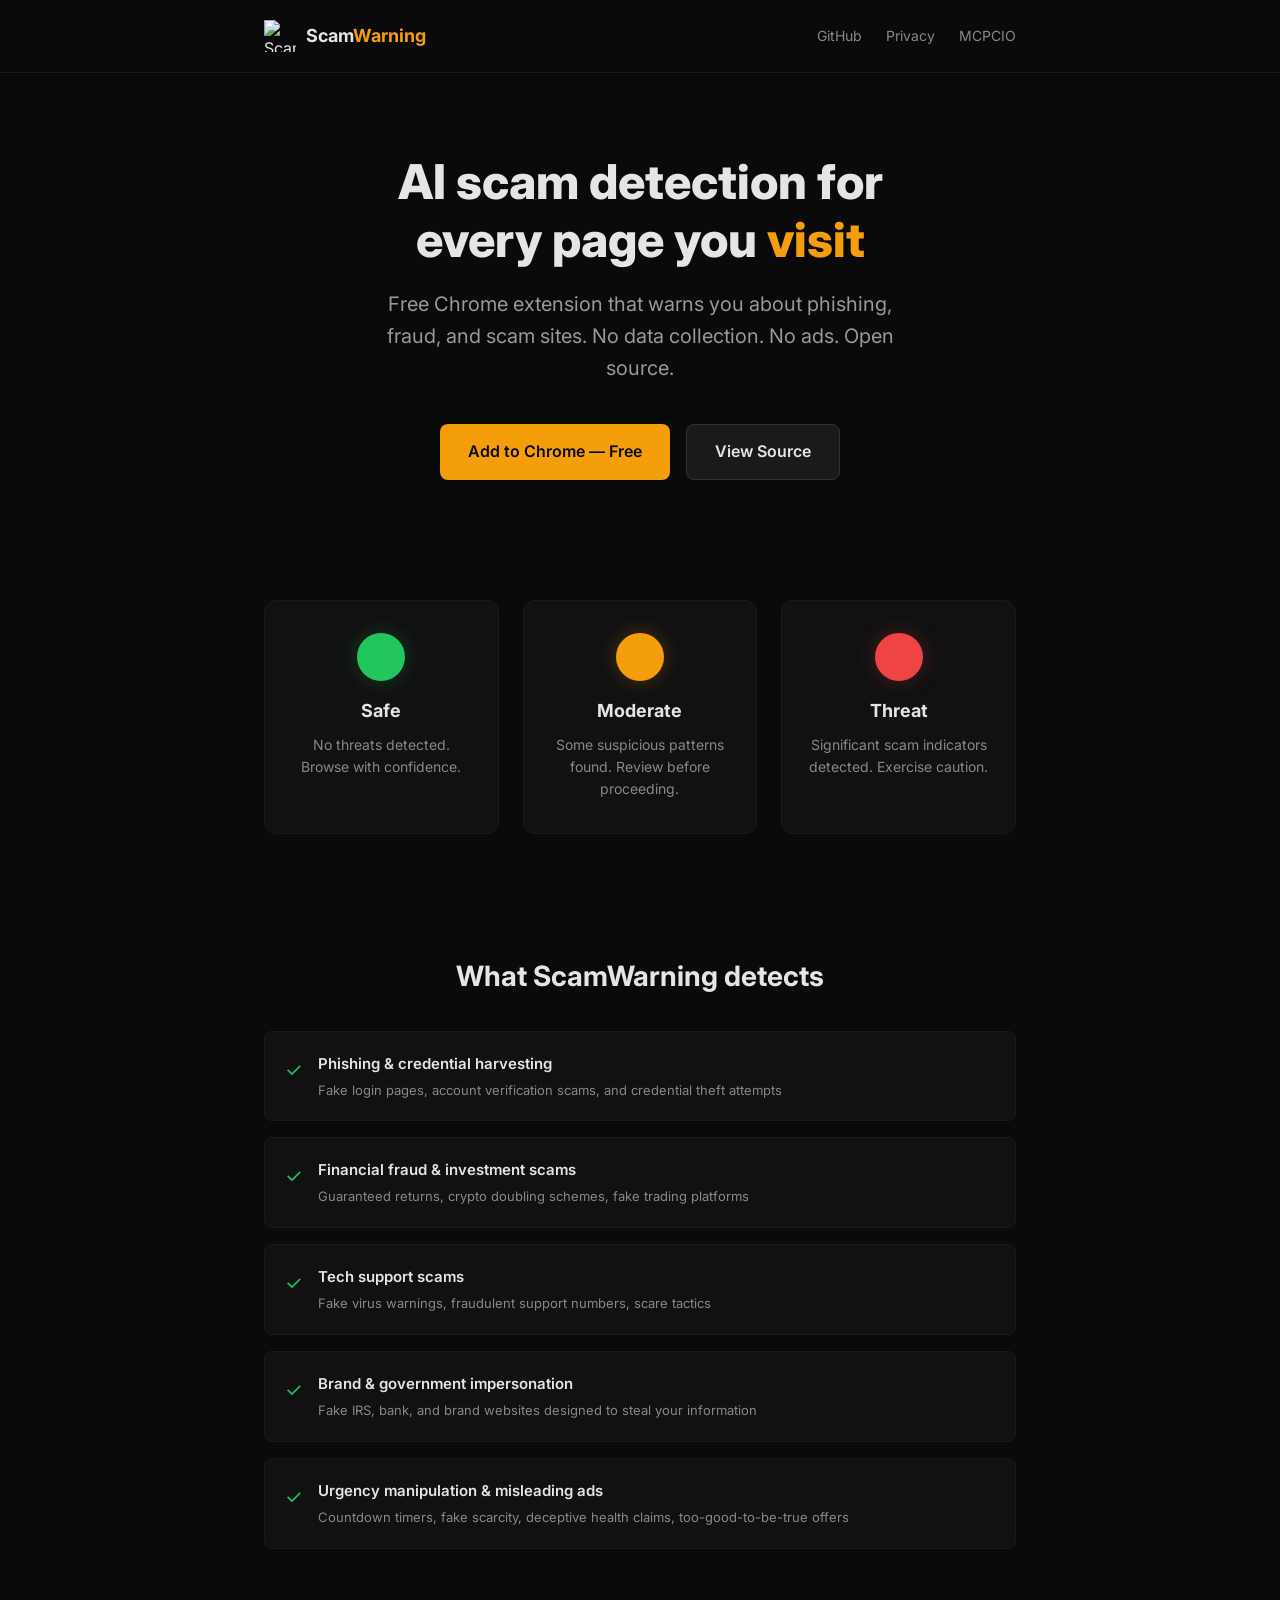
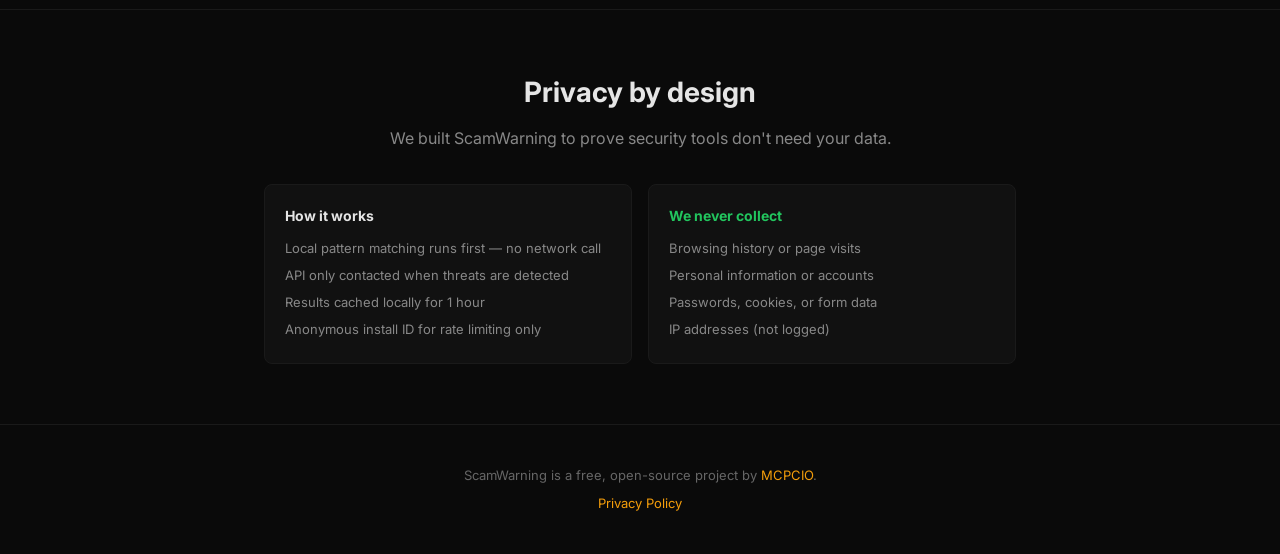
==== index.html @ 1fadcbfd "Add landing page" ====
<!DOCTYPE html>
<html lang="en">
<head>
    <meta charset="UTF-8">
    <meta name="viewport" content="width=device-width, initial-scale=1.0">
    <title>ScamWarning — AI-Powered Scam Detection</title>
    <meta name="description" content="Free Chrome extension that detects scams, phishing, and fraud on every page you visit. AI-powered. Private. Open source.">
    <meta property="og:title" content="ScamWarning by MCPCIO">
    <meta property="og:description" content="AI-powered scam detection for every page you visit. Free. Private. Open source.">
    <meta property="og:type" content="website">
    <meta property="og:url" content="https://scamwarning.ai">
    <link rel="preconnect" href="https://fonts.googleapis.com">
    <link rel="preconnect" href="https://fonts.gstatic.com" crossorigin>
    <link href="https://fonts.googleapis.com/css2?family=Inter:wght@400;500;600;700;800&display=swap" rel="stylesheet">
    <style>
        * { margin: 0; padding: 0; box-sizing: border-box; }
        body {
            font-family: 'Inter', -apple-system, BlinkMacSystemFont, sans-serif;
            background: #0a0a0a;
            color: #e5e5e5;
            line-height: 1.6;
            min-height: 100vh;
        }
        .container { max-width: 800px; margin: 0 auto; padding: 0 24px; }

        /* Header */
        header {
            padding: 20px 0;
            border-bottom: 1px solid #1a1a1a;
        }
        .header-inner {
            display: flex; align-items: center; justify-content: space-between;
        }
        .logo { display: flex; align-items: center; gap: 10px; text-decoration: none; color: #e5e5e5; }
        .logo-icon { width: 32px; height: 32px; }
        .logo-text { font-size: 18px; font-weight: 700; }
        .logo-text span { color: #f59e0b; }
        .header-links { display: flex; gap: 24px; }
        .header-links a { color: #888; text-decoration: none; font-size: 14px; }
        .header-links a:hover { color: #f59e0b; }

        /* Hero */
        .hero { padding: 80px 0 60px; text-align: center; }
        .hero h1 { font-size: 3rem; font-weight: 800; line-height: 1.2; margin-bottom: 20px; }
        .hero h1 span { color: #f59e0b; }
        .hero .subtitle { font-size: 1.25rem; color: #999; max-width: 560px; margin: 0 auto 40px; }
        .cta-group { display: flex; gap: 16px; justify-content: center; flex-wrap: wrap; }
        .btn {
            display: inline-flex; align-items: center; gap: 8px;
            padding: 14px 28px; border-radius: 8px; font-size: 16px;
            font-weight: 600; text-decoration: none; transition: opacity 0.15s;
        }
        .btn:hover { opacity: 0.85; }
        .btn-primary { background: #f59e0b; color: #0a0a0a; }
        .btn-secondary { background: #1a1a1a; color: #e5e5e5; border: 1px solid #333; }

        /* States */
        .states { padding: 60px 0; }
        .states-grid { display: grid; grid-template-columns: repeat(3, 1fr); gap: 24px; }
        .state-card {
            background: #111; border: 1px solid #1a1a1a; border-radius: 12px;
            padding: 32px 24px; text-align: center;
        }
        .state-dot { width: 48px; height: 48px; border-radius: 50%; margin: 0 auto 16px; }
        .state-dot.green { background: #22c55e; box-shadow: 0 0 20px #22c55e40; }
        .state-dot.yellow { background: #f59e0b; box-shadow: 0 0 20px #f59e0b40; }
        .state-dot.red { background: #ef4444; box-shadow: 0 0 20px #ef444440; }
        .state-card h3 { font-size: 18px; margin-bottom: 8px; }
        .state-card p { font-size: 14px; color: #888; }

        /* Features */
        .features { padding: 60px 0; }
        .features h2 { font-size: 1.75rem; font-weight: 700; margin-bottom: 32px; text-align: center; }
        .feature-list { display: grid; gap: 16px; }
        .feature-item {
            display: flex; gap: 16px; align-items: flex-start;
            background: #111; border: 1px solid #1a1a1a; border-radius: 8px; padding: 20px;
        }
        .feature-check { color: #22c55e; font-size: 20px; flex-shrink: 0; margin-top: 2px; }
        .feature-item h4 { font-size: 15px; font-weight: 600; margin-bottom: 4px; }
        .feature-item p { font-size: 13px; color: #888; }

        /* Privacy */
        .privacy-section {
            padding: 60px 0; text-align: center;
            border-top: 1px solid #1a1a1a;
        }
        .privacy-section h2 { font-size: 1.75rem; font-weight: 700; margin-bottom: 12px; }
        .privacy-section .subtitle { color: #888; margin-bottom: 32px; }
        .privacy-grid { display: grid; grid-template-columns: 1fr 1fr; gap: 16px; text-align: left; }
        .privacy-card {
            background: #111; border: 1px solid #1a1a1a; border-radius: 8px; padding: 20px;
        }
        .privacy-card h4 { font-size: 14px; margin-bottom: 8px; }
        .privacy-card.never h4 { color: #22c55e; }
        .privacy-card ul { list-style: none; padding: 0; }
        .privacy-card li { font-size: 13px; color: #888; padding: 3px 0; }

        /* Footer */
        footer {
            padding: 40px 0; border-top: 1px solid #1a1a1a;
            text-align: center;
        }
        footer p { font-size: 13px; color: #666; }
        footer a { color: #f59e0b; text-decoration: none; }

        @media (max-width: 768px) {
            .hero h1 { font-size: 2rem; }
            .states-grid { grid-template-columns: 1fr; }
            .privacy-grid { grid-template-columns: 1fr; }
        }
    </style>
</head>
<body>
    <header>
        <div class="container header-inner">
            <a href="/" class="logo">
                <img src="assets/icons/icon-default-48.png" alt="ScamWarning" class="logo-icon">
                <span class="logo-text">Scam<span>Warning</span></span>
            </a>
            <div class="header-links">
                <a href="https://github.com/mcpcio/scamwarning-ai">GitHub</a>
                <a href="/privacy">Privacy</a>
                <a href="https://mcpcio.com">MCPCIO</a>
            </div>
        </div>
    </header>

    <main>
        <section class="hero">
            <div class="container">
                <h1>AI scam detection for<br>every page you <span>visit</span></h1>
                <p class="subtitle">Free Chrome extension that warns you about phishing, fraud, and scam sites. No data collection. No ads. Open source.</p>
                <div class="cta-group">
                    <a href="#" class="btn btn-primary">Add to Chrome — Free</a>
                    <a href="https://github.com/mcpcio/scamwarning-ai" class="btn btn-secondary">View Source</a>
                </div>
            </div>
        </section>

        <section class="states">
            <div class="container">
                <div class="states-grid">
                    <div class="state-card">
                        <div class="state-dot green"></div>
                        <h3>Safe</h3>
                        <p>No threats detected. Browse with confidence.</p>
                    </div>
                    <div class="state-card">
                        <div class="state-dot yellow"></div>
                        <h3>Moderate</h3>
                        <p>Some suspicious patterns found. Review before proceeding.</p>
                    </div>
                    <div class="state-card">
                        <div class="state-dot red"></div>
                        <h3>Threat</h3>
                        <p>Significant scam indicators detected. Exercise caution.</p>
                    </div>
                </div>
            </div>
        </section>

        <section class="features">
            <div class="container">
                <h2>What ScamWarning detects</h2>
                <div class="feature-list">
                    <div class="feature-item">
                        <span class="feature-check">&#10003;</span>
                        <div>
                            <h4>Phishing &amp; credential harvesting</h4>
                            <p>Fake login pages, account verification scams, and credential theft attempts</p>
                        </div>
                    </div>
                    <div class="feature-item">
                        <span class="feature-check">&#10003;</span>
                        <div>
                            <h4>Financial fraud &amp; investment scams</h4>
                            <p>Guaranteed returns, crypto doubling schemes, fake trading platforms</p>
                        </div>
                    </div>
                    <div class="feature-item">
                        <span class="feature-check">&#10003;</span>
                        <div>
                            <h4>Tech support scams</h4>
                            <p>Fake virus warnings, fraudulent support numbers, scare tactics</p>
                        </div>
                    </div>
                    <div class="feature-item">
                        <span class="feature-check">&#10003;</span>
                        <div>
                            <h4>Brand &amp; government impersonation</h4>
                            <p>Fake IRS, bank, and brand websites designed to steal your information</p>
                        </div>
                    </div>
                    <div class="feature-item">
                        <span class="feature-check">&#10003;</span>
                        <div>
                            <h4>Urgency manipulation &amp; misleading ads</h4>
                            <p>Countdown timers, fake scarcity, deceptive health claims, too-good-to-be-true offers</p>
                        </div>
                    </div>
                </div>
            </div>
        </section>

        <section class="privacy-section">
            <div class="container">
                <h2>Privacy by design</h2>
                <p class="subtitle">We built ScamWarning to prove security tools don't need your data.</p>
                <div class="privacy-grid">
                    <div class="privacy-card">
                        <h4>How it works</h4>
                        <ul>
                            <li>Local pattern matching runs first — no network call</li>
                            <li>API only contacted when threats are detected</li>
                            <li>Results cached locally for 1 hour</li>
                            <li>Anonymous install ID for rate limiting only</li>
                        </ul>
                    </div>
                    <div class="privacy-card never">
                        <h4>We never collect</h4>
                        <ul>
                            <li>Browsing history or page visits</li>
                            <li>Personal information or accounts</li>
                            <li>Passwords, cookies, or form data</li>
                            <li>IP addresses (not logged)</li>
                        </ul>
                    </div>
                </div>
            </div>
        </section>
    </main>

    <footer>
        <div class="container">
            <p>ScamWarning is a free, open-source project by <a href="https://mcpcio.com">MCPCIO</a>.</p>
            <p style="margin-top: 8px;"><a href="/privacy">Privacy Policy</a></p>
        </div>
    </footer>
</body>
</html>
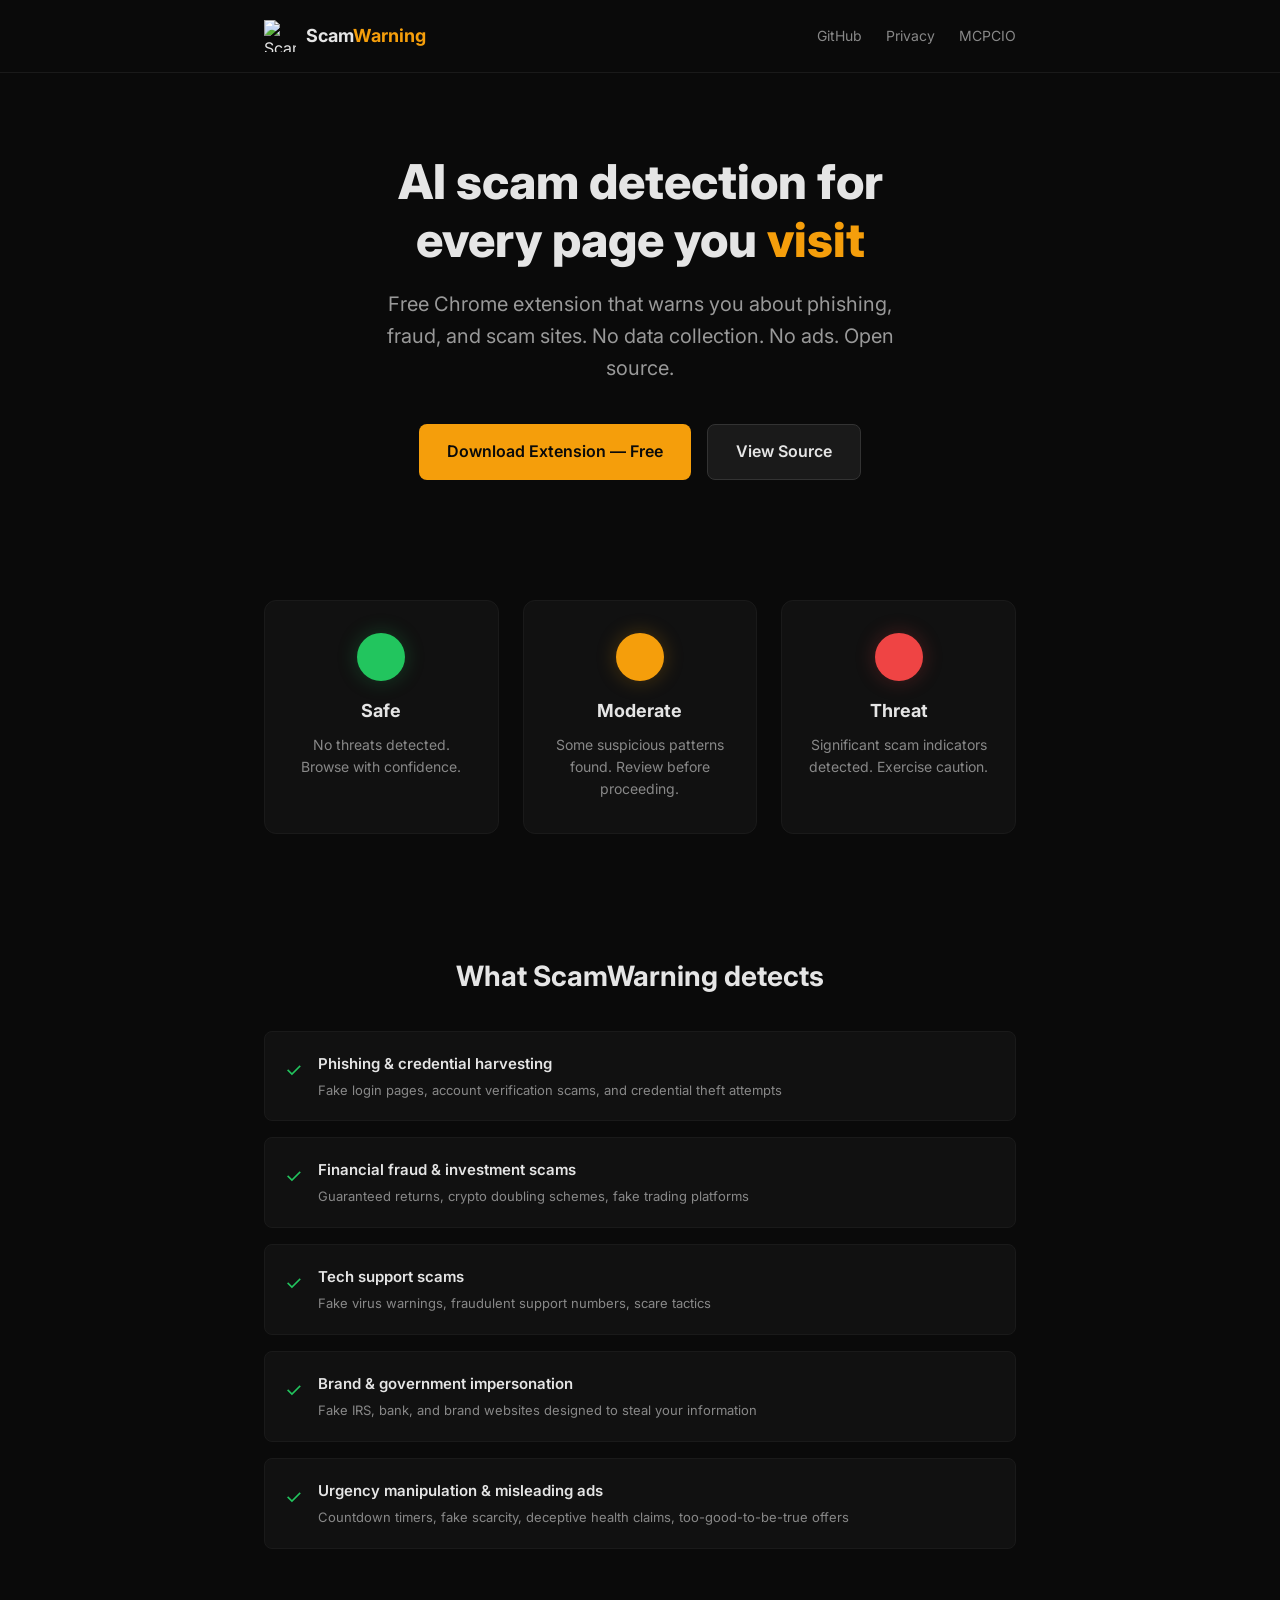
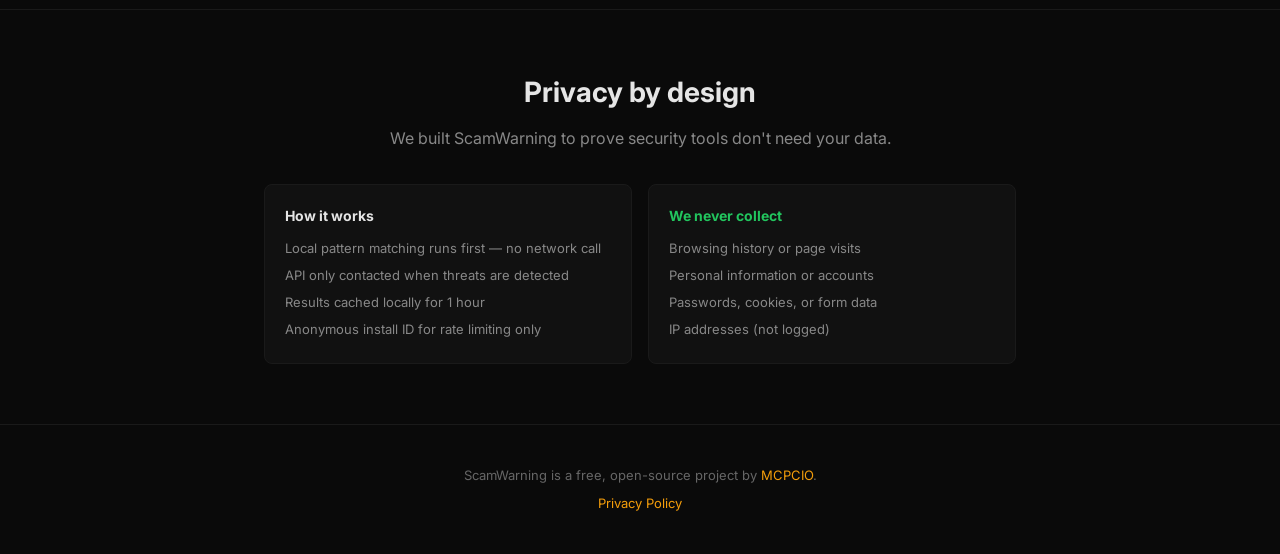
==== commit 0073cfb9: "Fix broken Add to Chrome link (was href=#, now points to ZIP download)" ====
--- a/index.html
+++ b/index.html
@@ -132,7 +132,7 @@
                 <h1>AI scam detection for<br>every page you <span>visit</span></h1>
                 <p class="subtitle">Free Chrome extension that warns you about phishing, fraud, and scam sites. No data collection. No ads. Open source.</p>
                 <div class="cta-group">
-                    <a href="#" class="btn btn-primary">Add to Chrome — Free</a>
+                    <a href="https://mcpcio.com/scamwarning-extension.zip" class="btn btn-primary">Download Extension — Free</a>
                     <a href="https://github.com/mcpcio/scamwarning-ai" class="btn btn-secondary">View Source</a>
                 </div>
             </div>
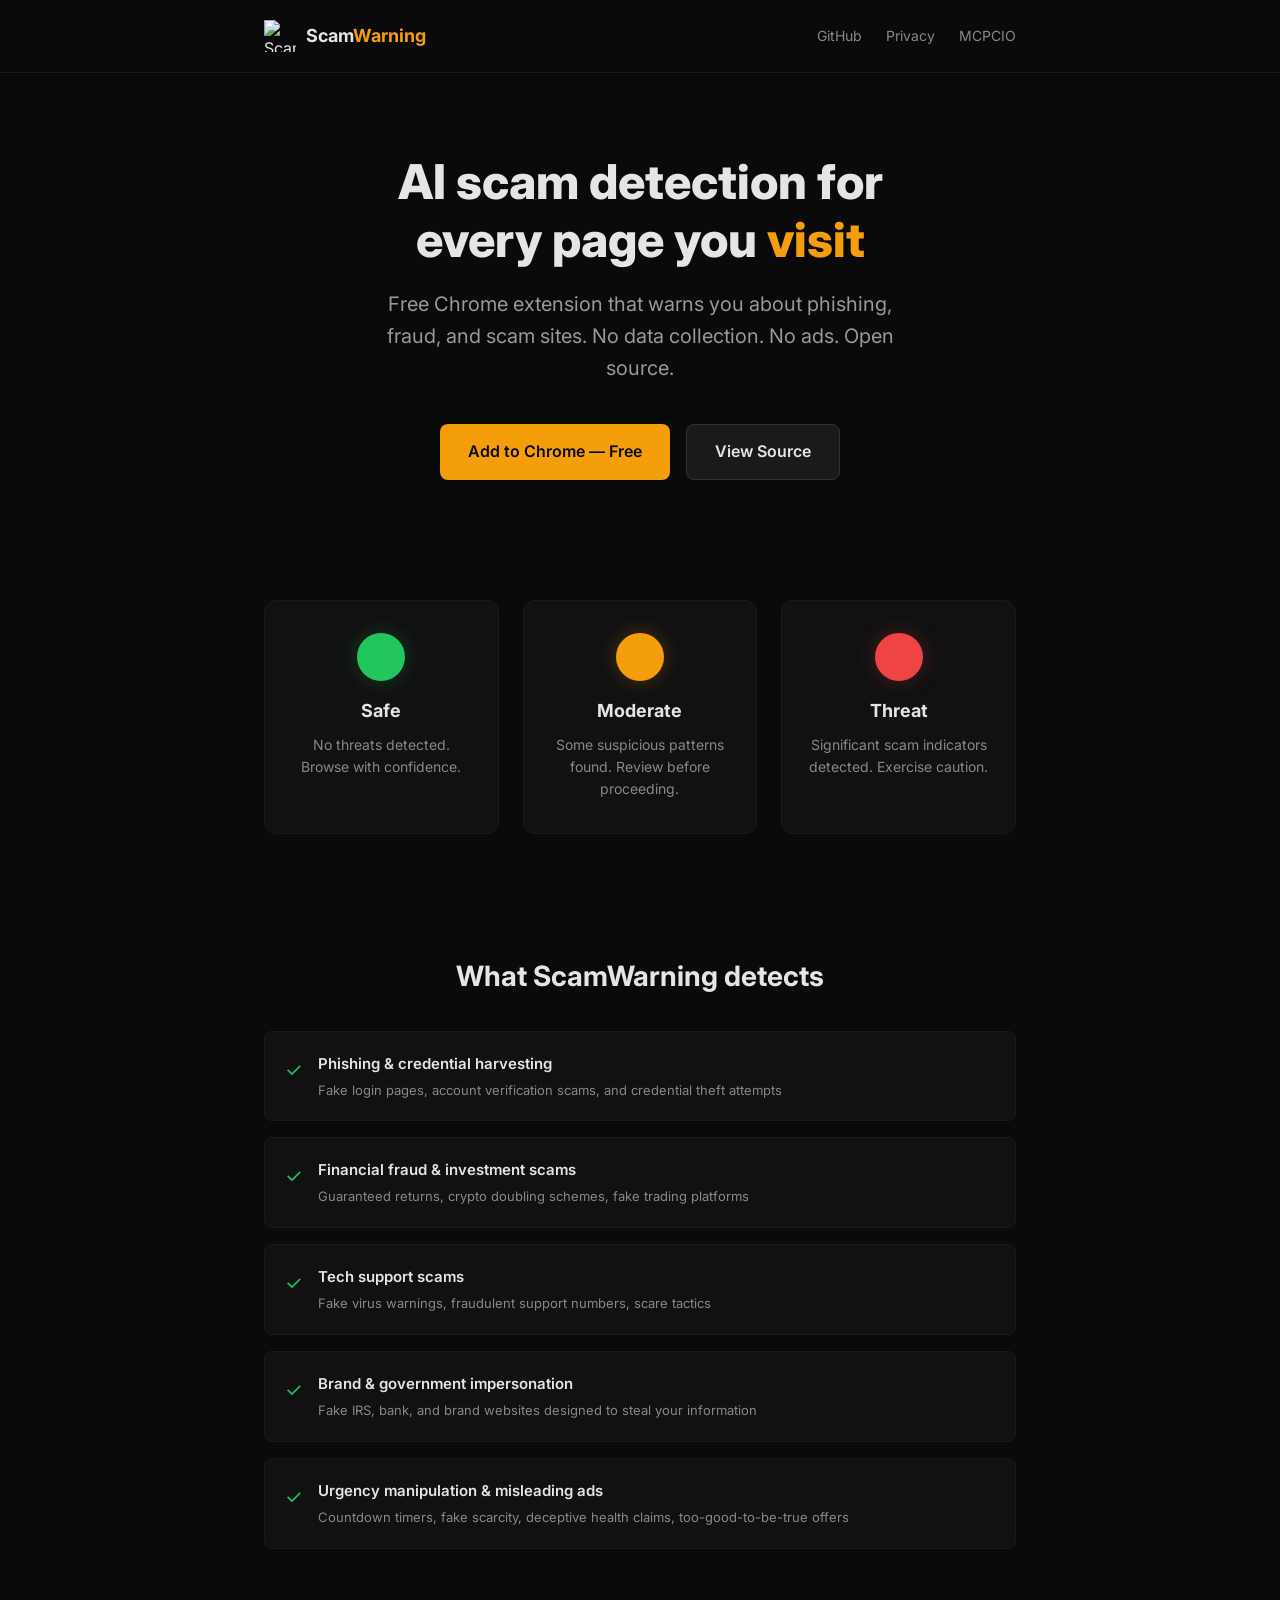
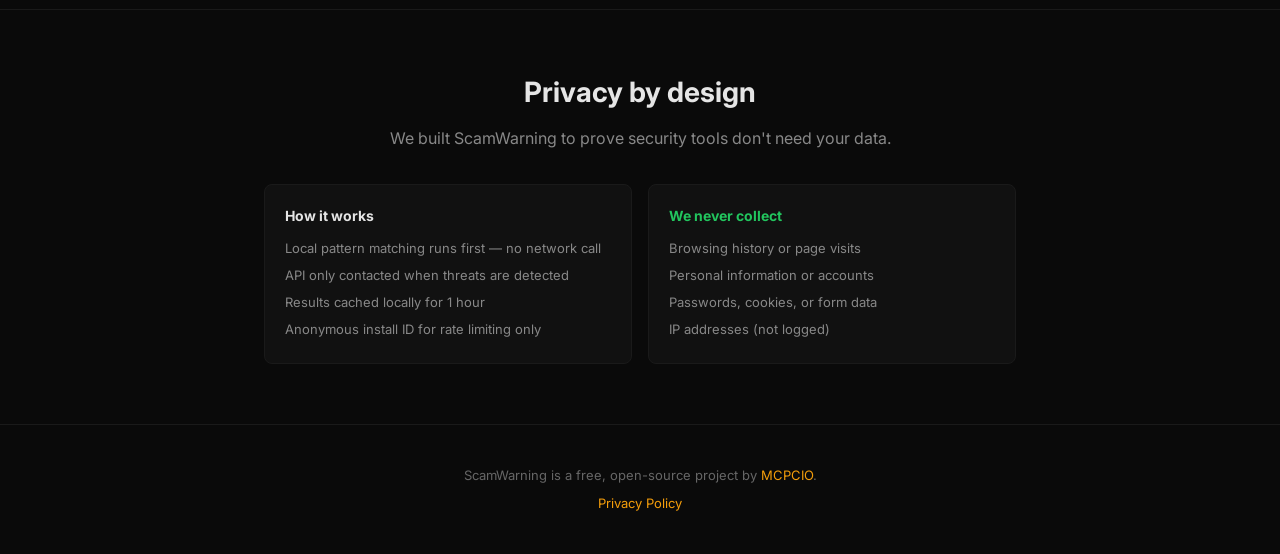
==== commit c1f5a166: "Update CTA to Chrome Web Store link (published 2026-04-30)" ====
--- a/index.html
+++ b/index.html
@@ -132,7 +132,7 @@
                 <h1>AI scam detection for<br>every page you <span>visit</span></h1>
                 <p class="subtitle">Free Chrome extension that warns you about phishing, fraud, and scam sites. No data collection. No ads. Open source.</p>
                 <div class="cta-group">
-                    <a href="https://mcpcio.com/scamwarning-extension.zip" class="btn btn-primary">Download Extension — Free</a>
+                    <a href="https://chrome.google.com/webstore/detail/gkaighopkjjcbpbcoaggceeodgcmefjb" class="btn btn-primary">Add to Chrome — Free</a>
                     <a href="https://github.com/mcpcio/scamwarning-ai" class="btn btn-secondary">View Source</a>
                 </div>
             </div>
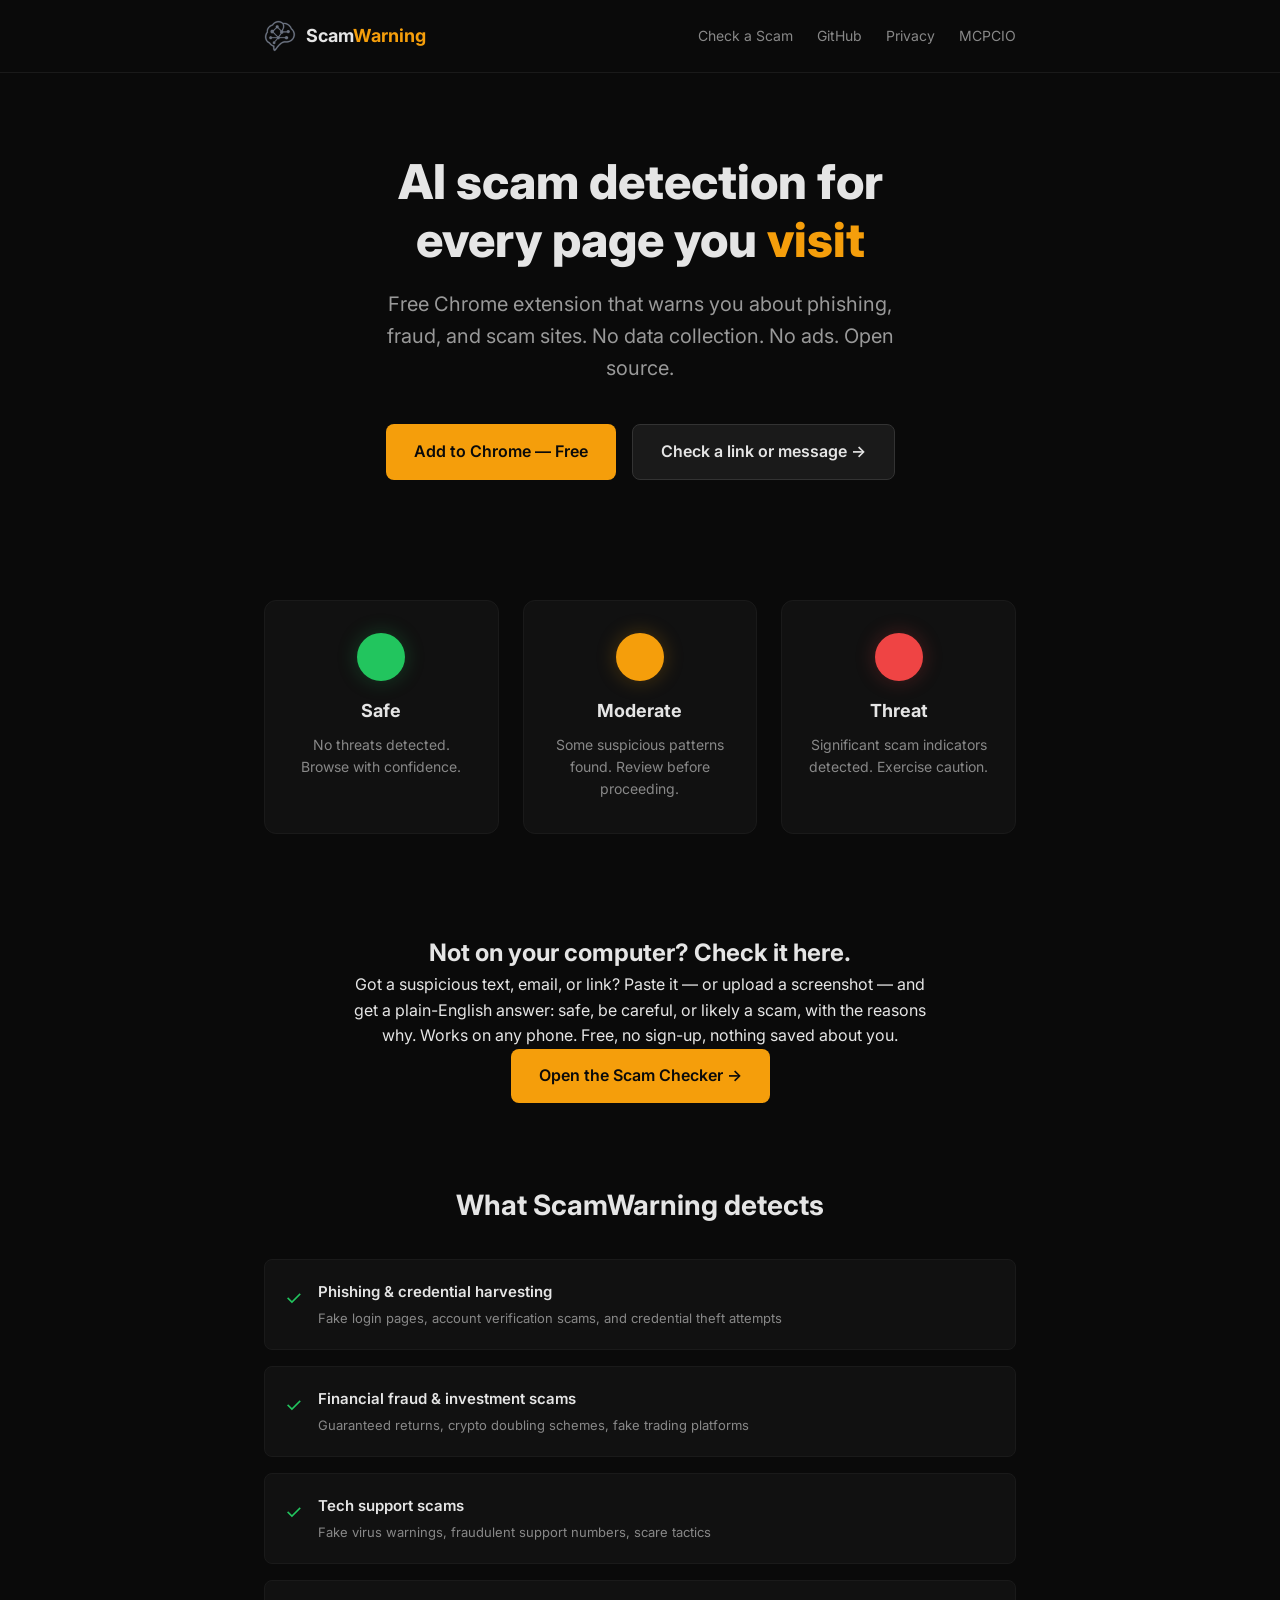
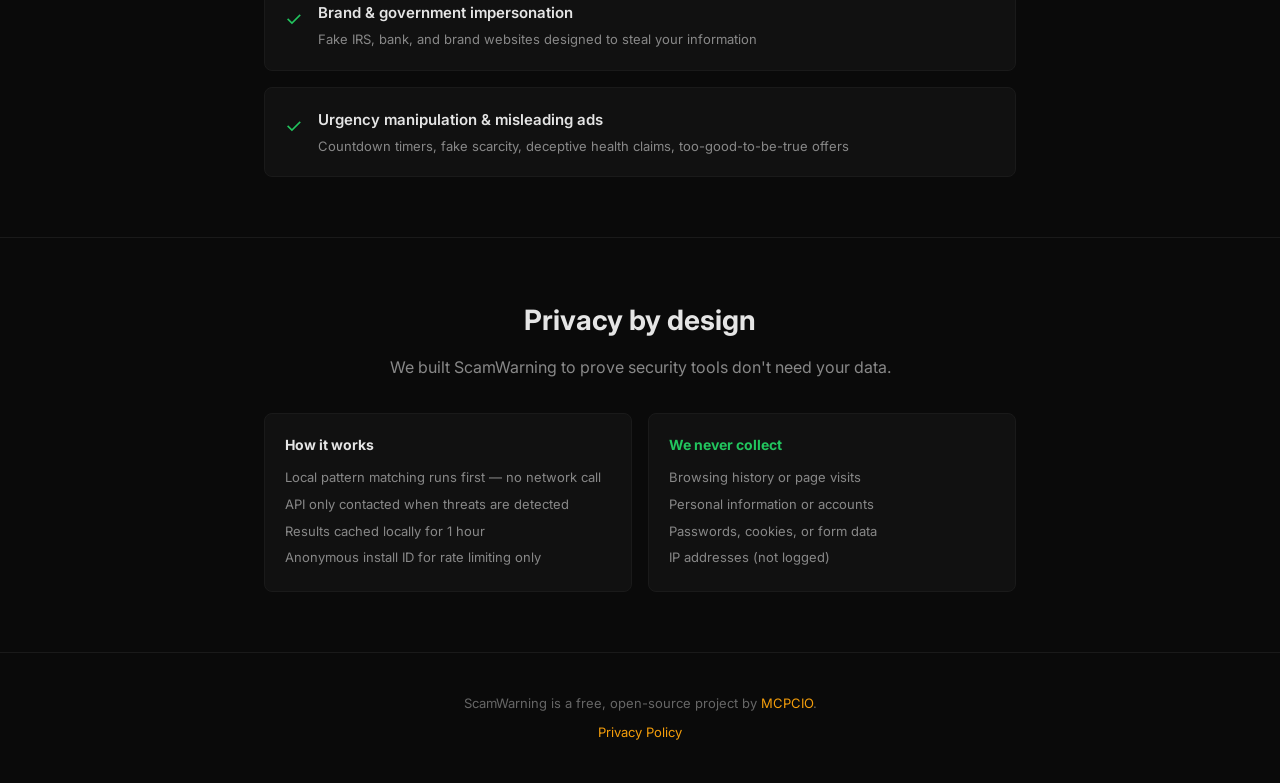
==== commit 9805ed21: "Add Scam Checker link + description (nav, hero, section)" ====
--- a/index.html
+++ b/index.html
@@ -13,9 +13,19 @@
     <link rel="preconnect" href="https://fonts.gstatic.com" crossorigin>
     <link href="https://fonts.googleapis.com/css2?family=Inter:wght@400;500;600;700;800&display=swap" rel="stylesheet">
     <style>
+        /* Metrics-matched fallback so text doesn't reflow ("shimmy") when Inter swaps in.
+           Overrides are Inter-over-Arial values; keeps the fallback the exact size of Inter. */
+        @font-face {
+            font-family: 'Inter Fallback';
+            src: local('Arial');
+            ascent-override: 90.44%;
+            descent-override: 22.52%;
+            line-gap-override: 0.00%;
+            size-adjust: 107.12%;
+        }
         * { margin: 0; padding: 0; box-sizing: border-box; }
         body {
-            font-family: 'Inter', -apple-system, BlinkMacSystemFont, sans-serif;
+            font-family: 'Inter', 'Inter Fallback', -apple-system, BlinkMacSystemFont, sans-serif;
             background: #0a0a0a;
             color: #e5e5e5;
             line-height: 1.6;
@@ -119,6 +129,7 @@
                 <span class="logo-text">Scam<span>Warning</span></span>
             </a>
             <div class="header-links">
+                <a href="/check">Check a Scam</a>
                 <a href="https://github.com/mcpcio/scamwarning-ai">GitHub</a>
                 <a href="/privacy">Privacy</a>
                 <a href="https://mcpcio.com">MCPCIO</a>
@@ -133,7 +144,7 @@
                 <p class="subtitle">Free Chrome extension that warns you about phishing, fraud, and scam sites. No data collection. No ads. Open source.</p>
                 <div class="cta-group">
                     <a href="https://chrome.google.com/webstore/detail/gkaighopkjjcbpbcoaggceeodgcmefjb" class="btn btn-primary">Add to Chrome — Free</a>
-                    <a href="https://github.com/mcpcio/scamwarning-ai" class="btn btn-secondary">View Source</a>
+                    <a href="/check" class="btn btn-secondary">Check a link or message →</a>
                 </div>
             </div>
         </section>
@@ -156,6 +167,16 @@
                         <h3>Threat</h3>
                         <p>Significant scam indicators detected. Exercise caution.</p>
                     </div>
+                </div>
+            </div>
+        </section>
+
+        <section class="checker" style="padding: 40px 0 20px;">
+            <div class="container" style="text-align:center; max-width:640px;">
+                <h2>Not on your computer? Check it here.</h2>
+                <p class="subtitle">Got a suspicious text, email, or link? Paste it — or upload a screenshot — and get a plain-English answer: safe, be careful, or likely a scam, with the reasons why. Works on any phone. Free, no sign-up, nothing saved about you.</p>
+                <div class="cta-group">
+                    <a href="/check" class="btn btn-primary">Open the Scam Checker →</a>
                 </div>
             </div>
         </section>
